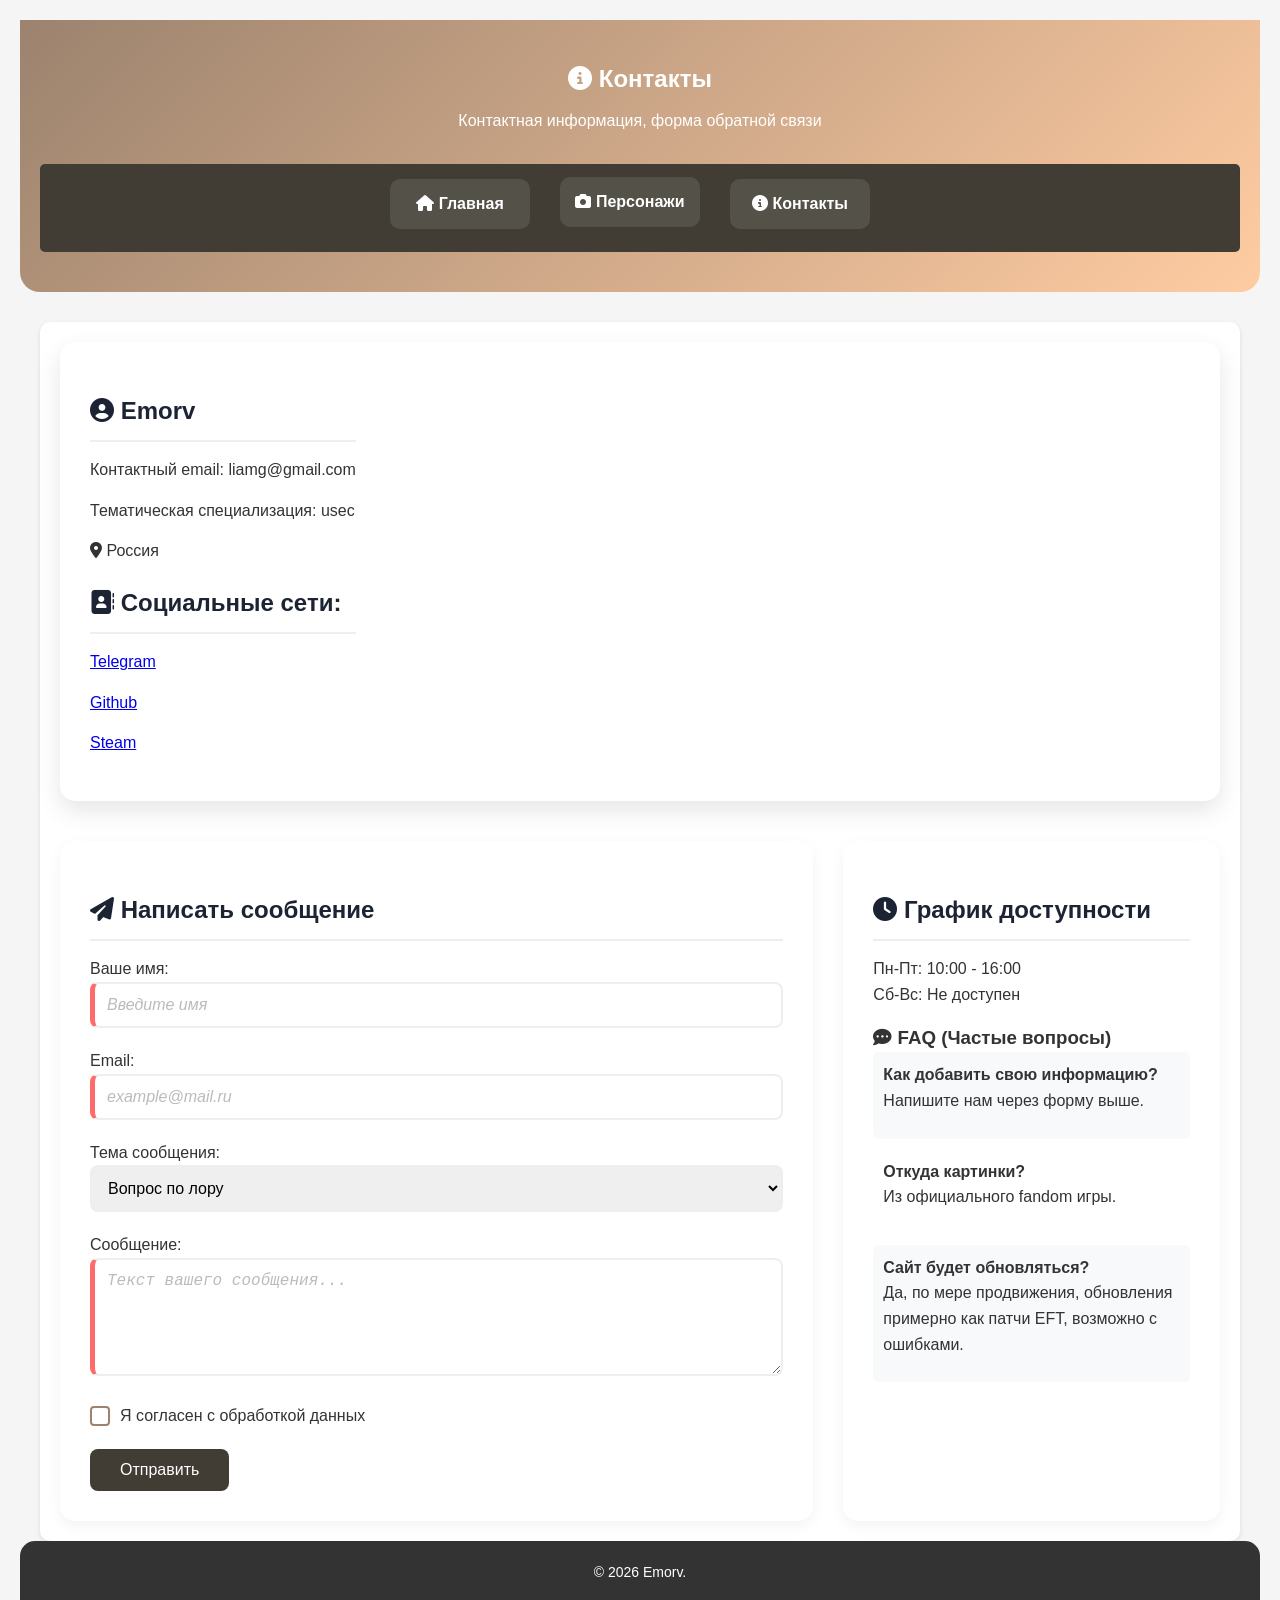
==== contacts.html @ 6c81def7 "Add files via upload" ====
<!DOCTYPE html>
<html lang="ru">
    <head>
        <meta charset="UTF-8">
        <meta name="viewport" content="width=device-width, initial-scale=1.0">
        <title>Контакты - GeneralEFT</title>
        <link rel="stylesheet" href="style.css">
        <link rel="stylesheet" href="https://cdnjs.cloudflare.com/ajax/libs/font-awesome/6.4.0/css/all.min.css">
    </head>

    <body>

        <header class="all-header">
            <div class="header-content">
                <h1><i class="fas fa-info-circle"></i> Контакты</h1>
                <p class="subtitle">Контактная информация, форма обратной связи</p>
            </div>
            
            <nav class="main-nav">
                <ul class="nav-grid">
                    <li><a href="index.html" class="nav-link"><i class="fas fa-home"></i> Главная</a></li>
                    <li><a href="characters.html" class="nav-link active"><i class="fas fa-camera"></i> Персонажи</a></li>
                    <li><a href="contacts.html" class="nav-link"><i class="fas fa-info-circle"></i> Контакты</a></li>
                </ul>
            </nav>
        </header>


        <main class="gallery-container">
            
            <section class="developer-card"><!--карта о разработчике-->
                <div class="dev-info">
                    <h2><i class="fa fa-user-circle" aria-hidden="true"></i> Emorv</h2>
                        <p class="dev-spec">Контактный email: liamg@gmail.com</p>
                        <p class="dev-desc">Тематическая специализация: usec</p>
                        <p class="dev-location"><i class="fas fa-map-marker-alt"></i> Россия</p>
        
                    <div><!--соц. сети-->
                        <h2><i class="fa fa-address-book" aria-hidden="true"></i> Социальные сети:</h2>
                            <p><a href="https://t.me" class="social-btn">Telegram</a></p>
                            <p><a href="https://github.com" class="social-btn">Github</a></p>
                            <p><a href="https://steamcommunity.com" class="social-btn">Steam</a></p>
                    </div>
                </div>
            </section>

            <div class="contact-grid-layout">

                <form class="contact-form" id="feedback-form"><!--форма для обратной связи-->
                    <h2><i class="fas fa-paper-plane"></i> Написать сообщение</h2>
                    
                    <div class="form-group">
                        <label for="name">Ваше имя:</label>
                        <input type="text" id="name" name="name" placeholder="Введите имя" required>
                    </div>

                    <div class="form-group">
                        <label for="email">Email:</label>
                        <input type="email" id="email" name="email" placeholder="example@mail.ru" required>
                    </div>

                    <div class="form-group">
                        <label for="topic">Тема сообщения:</label>
                        <div class="select-wrapper">
                            <select id="topic" name="topic">
                                <option value="question">Вопрос по лору</option>
                                <option value="bug">Ошибка на сайте</option>
                                <option value="collab">Сотрудничество</option>
                                <option value="pred">Предложение по сайту</option>
                            </select>
                        </div>
                    </div>

                    <div class="form-group">
                        <label for="message">Сообщение:</label>
                        <textarea id="message" name="message" rows="5" required placeholder="Текст вашего сообщения..."></textarea>
                    </div>

                    <div class="form-checkbox">
                        <input type="checkbox" id="consent" required>
                        <label for="consent">Я согласен с обработкой данных</label>
                    </div>

                    <button type="submit" class="submit-btn">Отправить</button>
                </form>

                <aside class="info-block"><!--график работы-->
                    <h2><i class="fas fa-clock"></i> График доступности</h2>
                    <p>Пн-Пт: 10:00 - 16:00<br>Сб-Вс: Не доступен</p>

                    <h3><i class="fa fa-commenting" aria-hidden="true"></i> FAQ (Частые вопросы)</h3><!--faq-->
                    <ul class="faq-list">
                        <li>
                            <strong>Как добавить свою информацию?</strong>
                            <p>Напишите нам через форму выше.</p>
                        </li>
                        <li>
                            <strong>Откуда картинки?</strong>
                            <p>Из официального fandom игры.</p>
                        </li>
                        <li>
                            <strong>Сайт будет обновляться?</strong>
                            <p>Да, по мере продвижения, обновления примерно как патчи EFT, возможно с ошибками.</p>
                        </li>
                    </ul>
                </aside>

            </div>
        
        </main>

        <footer class="gallery-footer">
            <div class="footer-content">
                <p>&copy; 2026 Emorv.</p>
            </div>
        </footer>

        <script src="script.js"></script>
    </body>
</html>
---- style.css ----
* {
margin: 0;
padding: 0;
box-sizing: border-box;
}

body {
font-family: Arial, sans-serif;
background-color: #f5f5f5;
color: #333;
line-height: 1.6;
padding: 20px;
}

header {
background-color: #9C836E;
color: white;
padding: 20px;
text-align: center;
border-radius: 15px;
margin-bottom: 20px;
}

header h1 {
font-size: 24px;
margin-bottom: 10px;
}

main {
background-color: white;
padding: 25px;
border-radius: 10px;
box-shadow: 0 2px 5px rgba(0,0,0,0.1);
margin-bottom: 20px;
}

h2 {
color: #1C2333;
margin: 20px 0 15px 0;
padding-bottom: 10px;
border-bottom: 2px solid #eee;
}

p {
margin-bottom: 15px;
}

ul {
margin-left: 20px;
margin-bottom: 20px;

}
ul li {
margin-bottom: 8px;
}

footer {
background-color: #413D34;
color: white;
text-align: center;
padding: 20px;
border-radius: 5px;
font-size: 14px;
}

/* Основной контейнер для Grid */
.gallery-container {
max-width: 1200px;

margin: 0 auto;
padding: 20px;
}

/* Шапка галереи */
.all-header {
background: linear-gradient(135deg, #9c836e 0%, #ffcca2 100%);
color: white;
padding: 40px 20px;
text-align: center;
border-radius: 0 0 20px 20px;
margin-bottom: 30px;
}

.header-content {
margin-bottom: 30px;
}

.theme-name {
background: rgba(255, 255, 255, 0.2);
padding: 5px 15px;
border-radius: 20px;
font-weight: bold;
}

/* Навигация с использованием Grid */
.nav-grid {
display: grid;
grid-template-columns: repeat(3, 1fr);
gap: 10px;
list-style: none;
padding: 0;
margin: 0;
max-width: 500px;
margin: 0 auto;
}

@media (max-width: 600px) {
.nav-grid {
grid-template-columns: 1fr;
}

}

.nav-link {
display: block;

background: rgba(255, 255, 255, 0.1);
color: white;
text-decoration: none;
padding: 12px;
border-radius: 10px;
transition: all 0.3s;
text-align: center;
}

.nav-link:hover,
.nav-link.active {
background: rgba(255, 255, 255, 0.1);
transform: translateY(-2px);
}

/* Панель управления */
.controls-panel {
display: grid;
grid-template-columns: 1fr auto;
gap: 20px;
align-items: center;
background: #f8f9fa;
padding: 20px;
border-radius: 15px;
margin-bottom: 20px;
}

@media (max-width: 768px) {
.controls-panel {
grid-template-columns: 1fr;
text-align: center;
}
}

.stats {
display: grid;
grid-template-columns: repeat(auto-fit, minmax(200px, 1fr));
gap: 15px;
}

.stat-item {
background: white;
padding: 10px 15px;
border-radius: 10px;
box-shadow: 0 2px 5px rgba(0,0,0,0.1);
}

.view-controls {
display: grid;
grid-template-columns: repeat(2, 1fr);
gap: 10px;
}

.view-btn {
background: white;
border: 2px solid #e0e0e0;
padding: 10px 15px;
border-radius: 8px;
cursor: pointer;
transition: all 0.3s;
}

.view-btn.active {
background: #4a6fa5;
color: white;
border-color: #4a6fa5;
}

/* ОСНОВНАЯ ГАЛЕРЕЯ С CSS GRID */
.gallery-grid {
display: grid;
grid-template-columns: repeat(auto-fill, minmax(300px, 1fr));
gap: 30px;
margin-bottom: 40px;
}

/* Альтернативный вид - список */
.gallery-grid.list-view {
grid-template-columns: 1fr;
max-width: 800px;
margin: 0 auto 40px;
}

/* Карточка изображения */
.image-card {
background: white;

border-radius: 15px;
overflow: hidden;
box-shadow: 0 5px 15px rgba(0,0,0,0.08);
transition: all 0.3s ease;
display: flex;
flex-direction: column;
height: 100%;
}

.image-card:hover {
transform: translateY(-10px);
box-shadow: 0 15px 30px rgba(0,0,0,0.15);
}

/* Изображение в карточке */
.card-image {
position: relative;
height: 200px;
overflow: hidden;
}

.gallery-img {
width: 100%;
height: 100%;
object-fit: cover;
transition: transform 0.5s ease;
}

.image-card:hover .gallery-img {
transform: scale(1.05);
}

/* Наложение с кнопками */
.image-overlay {
position: absolute;
top: 10px;
right: 10px;
display: grid;
grid-template-columns: repeat(2, auto);
gap: 10px;
opacity: 0;
transition: opacity 0.3s;
}

.image-card:hover .image-overlay {

opacity: 1;
}

.like-btn, .zoom-btn {
background: rgba(255, 255, 255, 0.9);
border: none;
width: 40px;
height: 40px;
border-radius: 50%;
cursor: pointer;
display: grid;
place-items: center;
font-size: 16px;
transition: all 0.3s;
box-shadow: 0 2px 5px rgba(0,0,0,0.2);
}

.like-btn:hover {
background: #ff6b8b;
color: white;
}

.like-btn.liked {
background: #ff6b8b;
color: white;
}

.like-btn.liked i {
font-weight: 900;
}

.zoom-btn:hover {
background: #4a6fa5;
color: white;
}

.like-count {
margin-left: 5px;
font-size: 14px;
font-weight: bold;
}

/* Контент карточки */
.card-content {
padding: 20px;

flex-grow: 1;
display: flex;
flex-direction: column;
}

.image-title {
margin: 0 0 10px 0;
color: #333;
font-size: 18px;
line-height: 1.3;
}

.image-date {
color: #666;
font-size: 14px;
margin-bottom: 15px;
}

.image-description {
color: #777;
font-size: 14px;
line-height: 1.5;
margin-bottom: 15px;
flex-grow: 1;
}

/* Теги */
.image-tags {
display: grid;
grid-template-columns: repeat(auto-fill, minmax(80px, auto));
gap: 5px;
}

.tag {
background: #f0f0f0;
color: #666;
padding: 4px 10px;
border-radius: 15px;
font-size: 12px;
text-align: center;
}

/* Блок с информацией */
.gallery-info {
background: linear-gradient(135deg, #f093fb 0%, #f5576c 100%);

color: white;
padding: 30px;
border-radius: 15px;
text-align: center;
margin-bottom: 30px;
}

/* Подвал */
.gallery-footer {
background: #333;
color: white;
text-align: center;
padding: 20px;
border-radius: 15px 15px 0 0;
}

.footer-content {
display: grid;
grid-template-columns: 1fr;
gap: 10px;
}

.js-status {
color: #28a745;
font-weight: bold;
}

/* Утилитарные классы */
.hidden {
display: none !important;
}

/* Анимации */
@keyframes fadeIn {
from { opacity: 0; transform: translateY(20px); }
to { opacity: 1; transform: translateY(0); }
}

.image-card {
animation: fadeIn 0.5s ease forwards;
}

/* 4. Навигационное меню */
nav {
background-color: #413d34;
padding: 15px;
border-radius: 5px;
margin-top: 15px;
}

/* Убираем точки у списка */
nav ul {
list-style-type: none;
}

/* Делаем пункты меню в строку */
nav ul li {
display: inline-block;
margin-right: 20px;
}

/* Стили для ссылок */
nav ul li a {
color: white;
text-decoration: none;
font-weight: bold;
padding: 5px 10px;
}

/* Эффект при наведении */
nav ul li a:hover {
background-color: white;
color: #413D34;
border-radius: 3px;
}

/*================================================================================================*/

.developer-card {
    background: white;
    padding: 30px; 
    border-radius: 15px;
    box-shadow: 0 10px 25px rgba(0,0,0,0.1); 
    display: flex;
    align-items: center;
    gap: 30px;
    margin-bottom: 40px;
    overflow: hidden; 
}

.dev-photo {
    width: 100px;
    height: 100px;
    background: #413D34;
    border-radius: 50%; 
    display: grid;
    place-items: center;
    font-size: 40px;
    color: white;
    flex-shrink: 0;
}

.contact-grid-layout {
    display: grid;
    grid-template-columns: 2fr 1fr;
    gap: 30px;
}

.contact-form, .info-block {
    background: white;
    padding: 30px;
    border-radius: 15px;
    box-shadow: 0 5px 15px rgba(0,0,0,0.05);
}

.form-group {
    margin-bottom: 20px;
}

input[type="text"],
input[type="email"],
textarea,
select {
    width: 100%;
    padding: 12px;
    border: 2px solid #eee;
    border-radius: 8px;
    font-size: 16px;
    transition: all 0.3s;
    outline: none;
    box-sizing: border-box; 
}

input:focus, textarea:focus, select:focus {
    border-color: #9C836E;
    box-shadow: 0 0 8px rgba(156, 131, 110, 0.3);
}

input:required, textarea:required {
    border-left: 5px solid #ff6b6b;
}

input:valid {
    border-left: 5px solid #51cf66;
}

input::placeholder, textarea::placeholder {
    color: #bbb;
    font-style: italic;
}

::selection {
    background: #9C836E;
    color: white;
}

.submit-btn {
    background: #413D34;
    color: white;
    border: none;
    padding: 12px 30px;
    border-radius: 8px;
    cursor: pointer;
    font-size: 16px;
    position: relative;
    overflow: hidden;
    transition: 0.3s;
}

.submit-btn:hover {
    background: #5a554a;
    transform: translateY(-2px);
}

.submit-btn:active {
    transform: translateY(0);
}

.form-checkbox {
    display: flex;
    align-items: center;
    margin-bottom: 20px;
    gap: 10px;
}

.form-checkbox input {
    appearance: none; 
    width: 20px;
    height: 20px;
    border: 2px solid #9C836E;
    border-radius: 4px;
    cursor: pointer;
    position: relative;
}

.form-checkbox input:checked {
    background-color: #9C836E;
}

.form-checkbox input:checked::after {
    content: '✔';
    position: absolute;
    color: white;
    font-size: 14px;
    left: 3px;
    top: -1px;
}

.faq-list {
    list-style: none;
    margin-left: 0 !important;
}

.faq-list li {
    padding: 10px;
    border-radius: 5px;
    margin-bottom: 10px;
}

.faq-list li:nth-child(odd) {
    background-color: #f8f9fa;
}

@media (max-width: 768px) {
    .developer-card {
        flex-direction: column;
        text-align: center;
    }
    
    .contact-grid-layout {
        grid-template-columns: 1fr;
    }
}
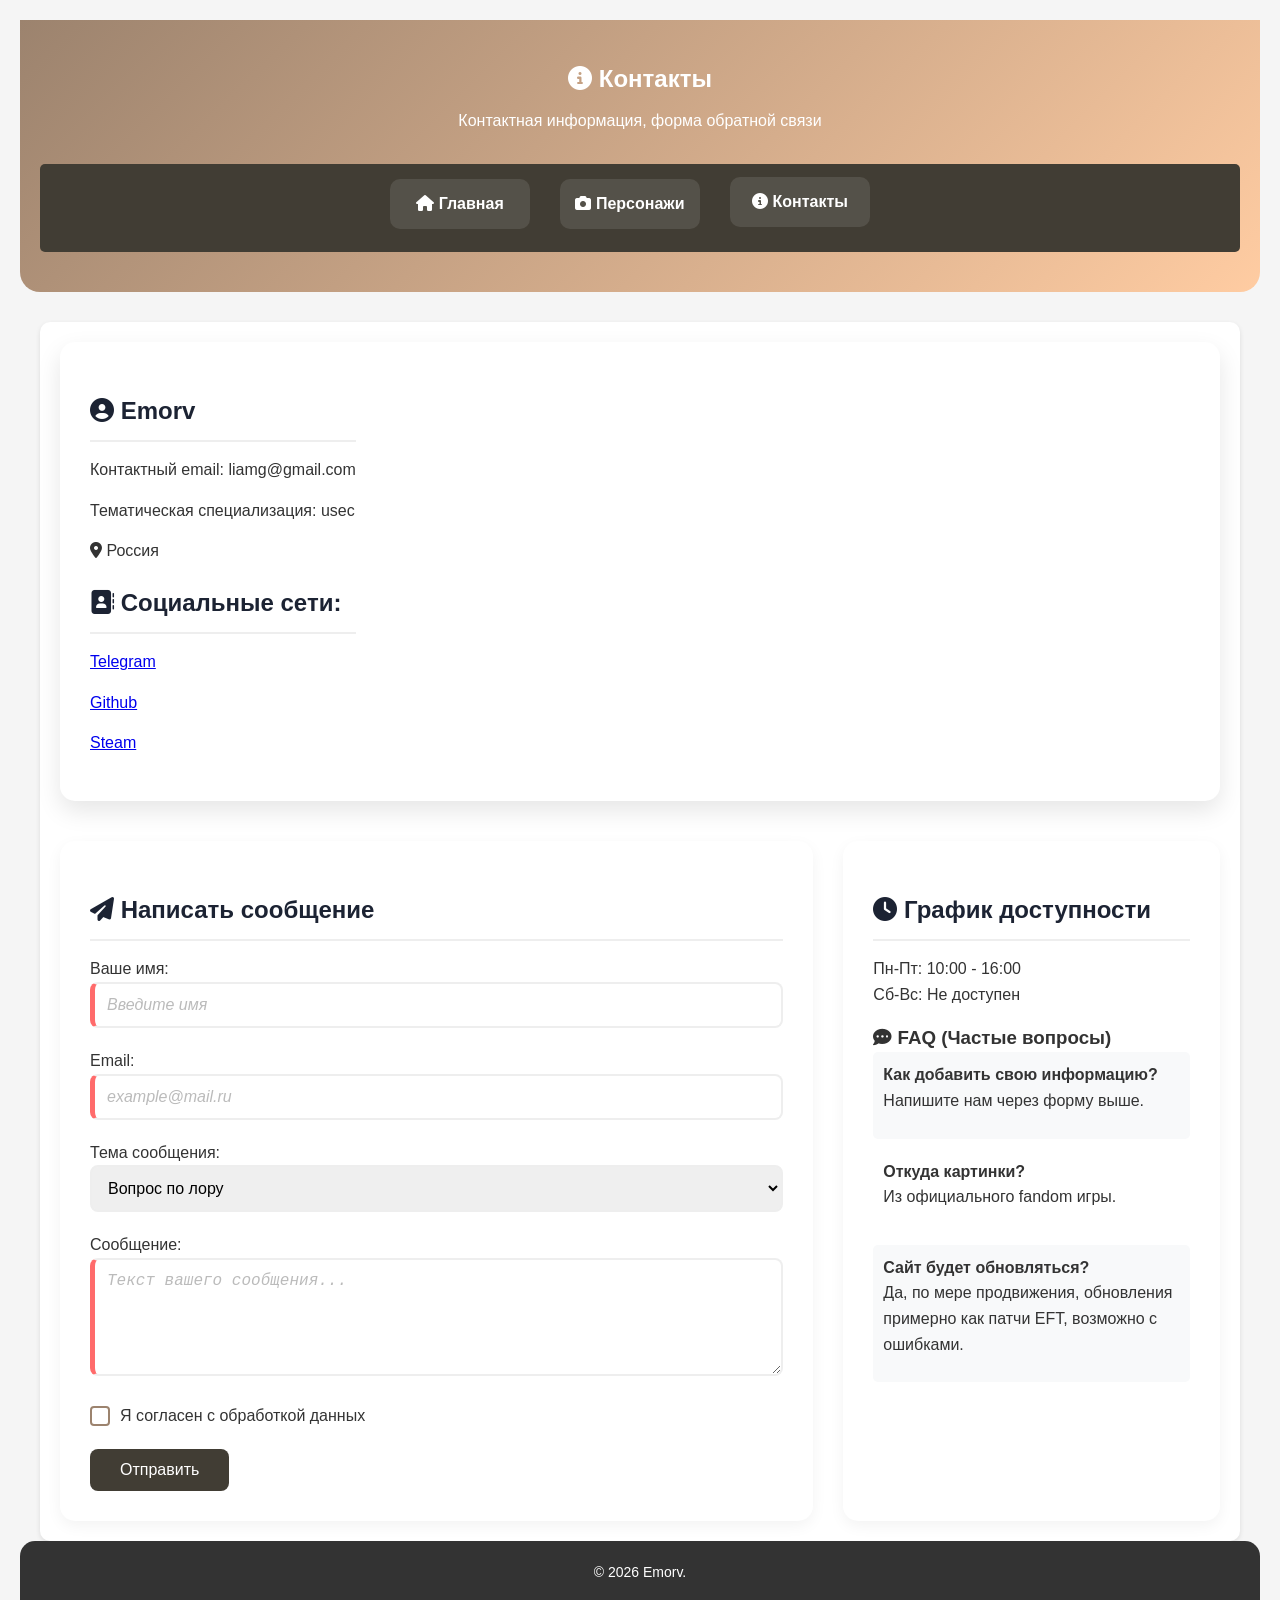
==== commit a9473066: "Add files via upload a little update" ====
--- a/contacts.html
+++ b/contacts.html
@@ -19,8 +19,8 @@
             <nav class="main-nav">
                 <ul class="nav-grid">
                     <li><a href="index.html" class="nav-link"><i class="fas fa-home"></i> Главная</a></li>
-                    <li><a href="characters.html" class="nav-link active"><i class="fas fa-camera"></i> Персонажи</a></li>
-                    <li><a href="contacts.html" class="nav-link"><i class="fas fa-info-circle"></i> Контакты</a></li>
+                    <li><a href="characters.html" class="nav-link"><i class="fas fa-camera"></i> Персонажи</a></li>
+                    <li><a href="contacts.html" class="nav-link active"><i class="fas fa-info-circle"></i> Контакты</a></li>
                 </ul>
             </nav>
         </header>
